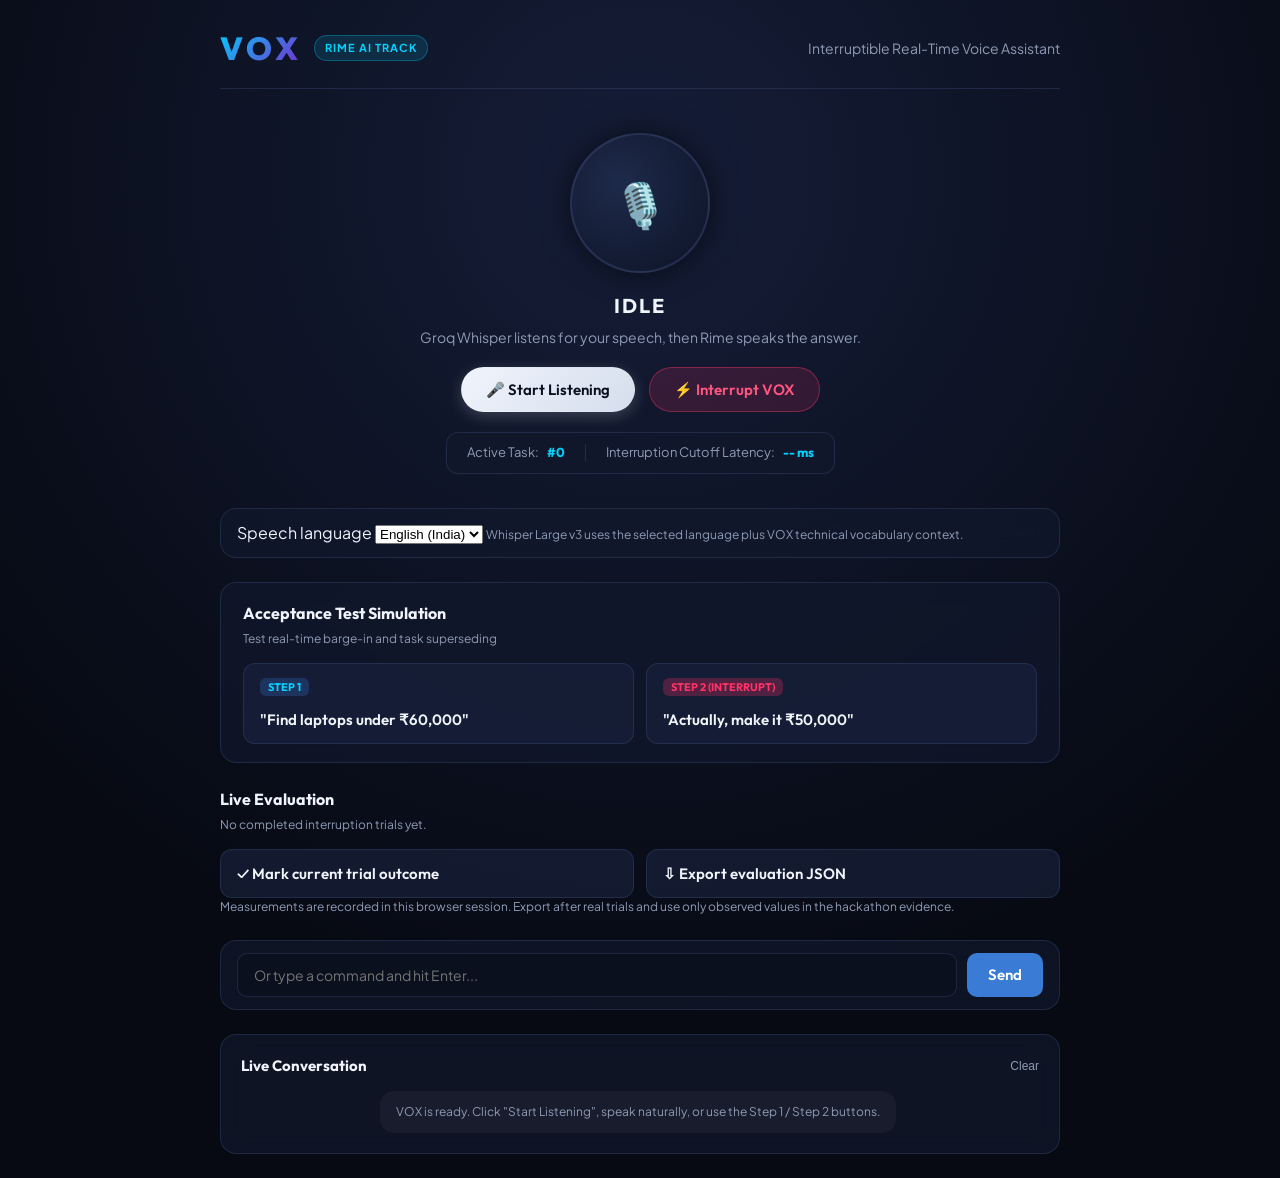
==== frontend/index.html @ 97bdb344 "Update voice UI for Groq Whisper transcription" ====
<!doctype html>
<html lang="en">
<head>
  <meta charset="utf-8">
  <meta name="viewport" content="width=device-width, initial-scale=1">
  <title>VOX — Interruptible Voice AI</title>
  <link rel="stylesheet" href="style.css">
  <link rel="preconnect" href="https://fonts.googleapis.com">
  <link rel="preconnect" href="https://fonts.gstatic.com" crossorigin>
  <link href="https://fonts.googleapis.com/css2?family=Outfit:wght@400;600;700;800&family=Plus+Jakarta+Sans:wght@400;500;600&display=swap" rel="stylesheet">
</head>
<body>
  <main class="app">
    <header>
      <div class="brand-group">
        <span class="brand">VOX</span>
        <span class="badge">Rime AI Track</span>
      </div>
      <div class="tagline">Interruptible Real-Time Voice Assistant</div>
    </header>

    <section class="hero">
      <div id="orb" class="orb idle">
        <span id="orb-icon">🎙️</span>
        <div class="orb-ring"></div>
      </div>
      <div id="state" class="state">IDLE</div>
      <p id="hint" class="hint">Groq Whisper listens for your speech, then Rime speaks the answer.</p>

      <div class="controls">
        <button id="mic" class="btn btn-primary">🎤 Start Listening</button>
        <button id="stop" class="btn btn-danger" hidden>⚡ Interrupt VOX</button>
      </div>

      <div class="metrics-card">
        <div class="metric">
          <span class="metric-label">Active Task:</span>
          <span id="task-metric" class="metric-val">#0</span>
        </div>
        <div class="metric-divider"></div>
        <div class="metric">
          <span class="metric-label">Interruption Cutoff Latency:</span>
          <span id="latency-metric" class="metric-val">-- ms</span>
        </div>
      </div>
    </section>

    <section class="input-panel voice-settings">
      <label for="speech-language">Speech language</label>
      <select id="speech-language" aria-label="Speech recognition language">
        <option value="en-IN" selected>English (India)</option>
        <option value="en-US">English (US)</option>
        <option value="hi-IN">Hindi (India)</option>
      </select>
      <span class="sim-subtitle">Whisper Large v3 uses the selected language plus VOX technical vocabulary context.</span>
    </section>

    <section class="sim-panel">
      <div class="sim-header">
        <h3>Acceptance Test Simulation</h3>
        <span class="sim-subtitle">Test real-time barge-in and task superseding</span>
      </div>
      <div class="sim-buttons">
        <button id="sim-btn-1" class="btn btn-sim">
          <span class="step-badge">Step 1</span>
          <span>"Find laptops under ₹60,000"</span>
        </button>
        <button id="sim-btn-2" class="btn btn-sim btn-sim-interrupt">
          <span class="step-badge step-interrupt">Step 2 (Interrupt)</span>
          <span>"Actually, make it ₹50,000"</span>
        </button>
      </div>
    </section>

    <section class="evaluation-panel">
      <div class="sim-header">
        <h3>Live Evaluation</h3>
        <span id="eval-summary" class="sim-subtitle">No completed interruption trials yet.</span>
      </div>
      <div class="sim-buttons">
        <button id="eval-btn" class="btn btn-sim">✓ Mark current trial outcome</button>
        <button id="export-eval-btn" class="btn btn-sim">⇩ Export evaluation JSON</button>
      </div>
      <p class="sim-subtitle">Measurements are recorded in this browser session. Export after real trials and use only observed values in the hackathon evidence.</p>
    </section>

    <section class="input-panel">
      <form id="text-form" class="input-form">
        <input id="text-input" type="text" placeholder="Or type a command and hit Enter..." autocomplete="off" />
        <button type="submit" class="btn btn-submit">Send</button>
      </form>
    </section>

    <section class="transcript-section">
      <div class="transcript-header">
        <h4>Live Conversation</h4>
        <button id="clear-btn" class="btn-clear">Clear</button>
      </div>
      <div id="transcript" class="transcript">
        <div class="msg system">
          VOX is ready. Click "Start Listening", speak naturally, or use the Step 1 / Step 2 buttons.
        </div>
      </div>
    </section>

    <div id="error" class="error" hidden></div>
  </main>

  <script src="script.js"></script>
</body>
</html>
---- frontend/style.css ----
:root {
  --bg: #070a13;
  --card-bg: rgba(18, 25, 45, 0.7);
  --border: rgba(65, 82, 125, 0.35);
  --border-focus: #5d7aff;
  --text-main: #f0f4fc;
  --text-muted: #8e9bb5;
  --accent-cyan: #00d2ff;
  --accent-blue: #3a7bd5;
  --accent-purple: #7928ca;
  --accent-green: #10b981;
  --accent-crimson: #ff3366;
  --accent-amber: #f59e0b;
  --font-heading: 'Outfit', -apple-system, BlinkMacSystemFont, sans-serif;
  --font-body: 'Plus Jakarta Sans', -apple-system, BlinkMacSystemFont, sans-serif;
}

* {
  box-sizing: border-box;
  margin: 0;
  padding: 0;
}

body {
  min-height: 100vh;
  background: radial-gradient(circle at 50% 15%, #151d38 0%, #070a13 70%);
  color: var(--text-main);
  font-family: var(--font-body);
  display: flex;
  justify-content: center;
  padding: 24px 16px;
  line-height: 1.5;
}

.app {
  width: min(840px, 100%);
  display: flex;
  flex-direction: column;
  gap: 24px;
}

/* Header */
header {
  display: flex;
  justify-content: space-between;
  align-items: center;
  padding-bottom: 16px;
  border-bottom: 1px solid var(--border);
}

.brand-group {
  display: flex;
  align-items: center;
  gap: 12px;
}

.brand {
  font-family: var(--font-heading);
  font-size: 32px;
  font-weight: 800;
  letter-spacing: 4px;
  background: linear-gradient(135deg, #00d2ff, #7928ca);
  -webkit-background-clip: text;
  -webkit-text-fill-color: transparent;
}

.badge {
  font-size: 11px;
  font-weight: 700;
  text-transform: uppercase;
  letter-spacing: 1px;
  padding: 4px 10px;
  border-radius: 999px;
  background: rgba(0, 210, 255, 0.12);
  color: var(--accent-cyan);
  border: 1px solid rgba(0, 210, 255, 0.3);
}

.tagline {
  font-size: 14px;
  color: var(--text-muted);
}

/* Hero & Voice Orb */
.hero {
  display: flex;
  flex-direction: column;
  align-items: center;
  text-align: center;
  padding: 20px 0 10px;
}

.orb {
  position: relative;
  width: 140px;
  height: 140px;
  border-radius: 50%;
  display: grid;
  place-items: center;
  background: radial-gradient(circle at 35% 35%, #1e2a4a, #0d1326);
  border: 2px solid rgba(100, 130, 200, 0.25);
  box-shadow: 0 0 30px rgba(0, 0, 0, 0.6);
  transition: all 0.3s cubic-bezier(0.4, 0, 0.2, 1);
}

.orb span {
  font-size: 44px;
  z-index: 2;
  transition: transform 0.2s;
}

.orb-ring {
  position: absolute;
  inset: -6px;
  border-radius: 50%;
  border: 2px dashed rgba(255, 255, 255, 0.1);
  opacity: 0;
  pointer-events: none;
  transition: opacity 0.3s;
}

/* Orb State Variations */
.orb.idle {
  border-color: rgba(65, 82, 125, 0.4);
}

.orb.listening {
  border-color: var(--accent-cyan);
  box-shadow: 0 0 45px rgba(0, 210, 255, 0.4), inset 0 0 20px rgba(0, 210, 255, 0.2);
  animation: pulse-cyan 1.6s infinite ease-in-out;
}

.orb.listening .orb-ring {
  opacity: 0.8;
  border-color: var(--accent-cyan);
  animation: spin 8s linear infinite;
}

.orb.thinking {
  border-color: var(--accent-purple);
  box-shadow: 0 0 45px rgba(121, 40, 202, 0.45);
  animation: pulse-purple 1.3s infinite ease-in-out;
}

.orb.speaking {
  border-color: var(--accent-green);
  box-shadow: 0 0 50px rgba(16, 185, 129, 0.45), inset 0 0 20px rgba(16, 185, 129, 0.25);
  animation: pulse-green 0.9s infinite ease-in-out;
}

.orb.interrupted {
  border-color: var(--accent-crimson) !important;
  box-shadow: 0 0 60px rgba(255, 51, 102, 0.7), inset 0 0 25px rgba(255, 51, 102, 0.4) !important;
  animation: flash-crimson 0.6s ease-out;
}

@keyframes pulse-cyan {
  0%, 100% { transform: scale(1); }
  50% { transform: scale(1.06); }
}

@keyframes pulse-purple {
  0%, 100% { transform: scale(1); }
  50% { transform: scale(1.05); }
}

@keyframes pulse-green {
  0%, 100% { transform: scale(1); }
  50% { transform: scale(1.08); }
}

@keyframes flash-crimson {
  0% { transform: scale(1.12); }
  100% { transform: scale(1); }
}

@keyframes spin {
  to { transform: rotate(360deg); }
}

.state {
  margin-top: 18px;
  font-family: var(--font-heading);
  font-size: 20px;
  font-weight: 700;
  letter-spacing: 2px;
  color: var(--text-main);
  transition: color 0.2s;
}

.hint {
  font-size: 14px;
  color: var(--text-muted);
  margin-top: 6px;
  min-height: 22px;
}

/* Controls */
.controls {
  display: flex;
  gap: 14px;
  margin-top: 18px;
}

.btn {
  font-family: var(--font-heading);
  font-weight: 600;
  font-size: 15px;
  padding: 12px 24px;
  border-radius: 999px;
  border: 1px solid transparent;
  cursor: pointer;
  display: inline-flex;
  align-items: center;
  gap: 8px;
  transition: all 0.2s ease;
  user-select: none;
}

.btn-primary {
  background: linear-gradient(135deg, #f0f4fc, #d5deed);
  color: #0b1020;
  box-shadow: 0 4px 15px rgba(240, 244, 252, 0.2);
}

.btn-primary:hover {
  transform: translateY(-2px);
  box-shadow: 0 6px 20px rgba(240, 244, 252, 0.3);
}

.btn-primary.active {
  background: linear-gradient(135deg, #00d2ff, #0088cc);
  color: #fff;
  border-color: rgba(255, 255, 255, 0.4);
}

.btn-danger {
  background: rgba(255, 51, 102, 0.15);
  color: #ff557f;
  border: 1px solid rgba(255, 51, 102, 0.4);
}

.btn-danger:hover {
  background: rgba(255, 51, 102, 0.3);
  transform: translateY(-2px);
}

/* Metrics Card */
.metrics-card {
  display: flex;
  align-items: center;
  gap: 20px;
  margin-top: 20px;
  padding: 10px 20px;
  background: var(--card-bg);
  backdrop-filter: blur(10px);
  border: 1px solid var(--border);
  border-radius: 12px;
  font-size: 13px;
}

.metric {
  display: flex;
  align-items: center;
  gap: 8px;
}

.metric-label {
  color: var(--text-muted);
}

.metric-val {
  font-family: var(--font-heading);
  font-weight: 700;
  color: var(--accent-cyan);
}

.metric-divider {
  width: 1px;
  height: 18px;
  background: var(--border);
}

/* Simulation Panel */
.sim-panel {
  background: var(--card-bg);
  backdrop-filter: blur(12px);
  border: 1px solid var(--border);
  border-radius: 16px;
  padding: 18px 22px;
}

.sim-header {
  margin-bottom: 14px;
}

.sim-header h3 {
  font-family: var(--font-heading);
  font-size: 16px;
  font-weight: 700;
}

.sim-subtitle {
  font-size: 12px;
  color: var(--text-muted);
}

.sim-buttons {
  display: grid;
  grid-template-columns: 1fr 1fr;
  gap: 12px;
}

@media (max-width: 600px) {
  .sim-buttons {
    grid-template-columns: 1fr;
  }
}

.btn-sim {
  flex-direction: column;
  align-items: flex-start;
  padding: 14px 16px;
  border-radius: 12px;
  background: rgba(27, 36, 64, 0.6);
  border: 1px solid var(--border);
  color: var(--text-main);
  text-align: left;
}

.btn-sim:hover {
  border-color: var(--accent-blue);
  background: rgba(35, 48, 85, 0.8);
  transform: translateY(-1px);
}

.btn-sim-interrupt:hover {
  border-color: var(--accent-crimson);
  background: rgba(60, 20, 35, 0.8);
}

.step-badge {
  font-size: 11px;
  font-weight: 700;
  text-transform: uppercase;
  padding: 2px 8px;
  border-radius: 6px;
  background: rgba(58, 123, 213, 0.25);
  color: var(--accent-cyan);
  margin-bottom: 6px;
}

.step-interrupt {
  background: rgba(255, 51, 102, 0.25);
  color: var(--accent-crimson);
}

/* Input Panel */
.input-panel {
  background: var(--card-bg);
  backdrop-filter: blur(12px);
  border: 1px solid var(--border);
  border-radius: 16px;
  padding: 12px 16px;
}

.input-form {
  display: flex;
  gap: 10px;
}

.input-form input {
  flex: 1;
  background: rgba(10, 15, 28, 0.6);
  border: 1px solid var(--border);
  border-radius: 10px;
  padding: 12px 16px;
  color: var(--text-main);
  font-family: var(--font-body);
  font-size: 14px;
  outline: none;
  transition: border-color 0.2s;
}

.input-form input:focus {
  border-color: var(--border-focus);
}

.btn-submit {
  background: var(--accent-blue);
  color: #fff;
  border-radius: 10px;
  padding: 0 20px;
}

.btn-submit:hover {
  background: #4b8df0;
}

/* Transcript */
.transcript-section {
  background: var(--card-bg);
  backdrop-filter: blur(12px);
  border: 1px solid var(--border);
  border-radius: 16px;
  padding: 20px;
  display: flex;
  flex-direction: column;
  gap: 14px;
}

.transcript-header {
  display: flex;
  justify-content: space-between;
  align-items: center;
}

.transcript-header h4 {
  font-family: var(--font-heading);
  font-size: 15px;
  font-weight: 700;
}

.btn-clear {
  background: transparent;
  border: 0;
  color: var(--text-muted);
  font-size: 12px;
  cursor: pointer;
}

.btn-clear:hover {
  color: var(--text-main);
}

.transcript {
  display: flex;
  flex-direction: column;
  gap: 12px;
  max-height: 320px;
  overflow-y: auto;
  padding-right: 4px;
}

.msg {
  display: flex;
  flex-direction: column;
  gap: 4px;
  padding: 12px 16px;
  border-radius: 14px;
  font-size: 14px;
  line-height: 1.5;
  animation: fadeIn 0.25s ease;
}

@keyframes fadeIn {
  from { opacity: 0; transform: translateY(6px); }
  to { opacity: 1; transform: translateY(0); }
}

.msg-header {
  display: flex;
  justify-content: space-between;
  font-size: 11px;
  font-weight: 700;
  opacity: 0.75;
  margin-bottom: 2px;
}

.msg.user {
  align-self: flex-end;
  background: linear-gradient(135deg, #1f315a, #1a2745);
  border: 1px solid rgba(75, 110, 180, 0.35);
  max-width: 82%;
}

.msg.vox {
  align-self: flex-start;
  background: linear-gradient(135deg, #131d36, #0e1526);
  border: 1px solid rgba(60, 80, 125, 0.35);
  max-width: 82%;
}

.msg.interrupted-tag {
  border-color: rgba(255, 51, 102, 0.4);
  background: rgba(45, 15, 25, 0.6);
}

.msg.system {
  align-self: center;
  background: rgba(255, 255, 255, 0.04);
  color: var(--text-muted);
  font-size: 12px;
  text-align: center;
  max-width: 90%;
}

.error {
  padding: 12px 16px;
  border-radius: 12px;
  background: rgba(255, 51, 102, 0.15);
  border: 1px solid rgba(255, 51, 102, 0.35);
  color: #ff99b0;
  font-size: 13px;
}
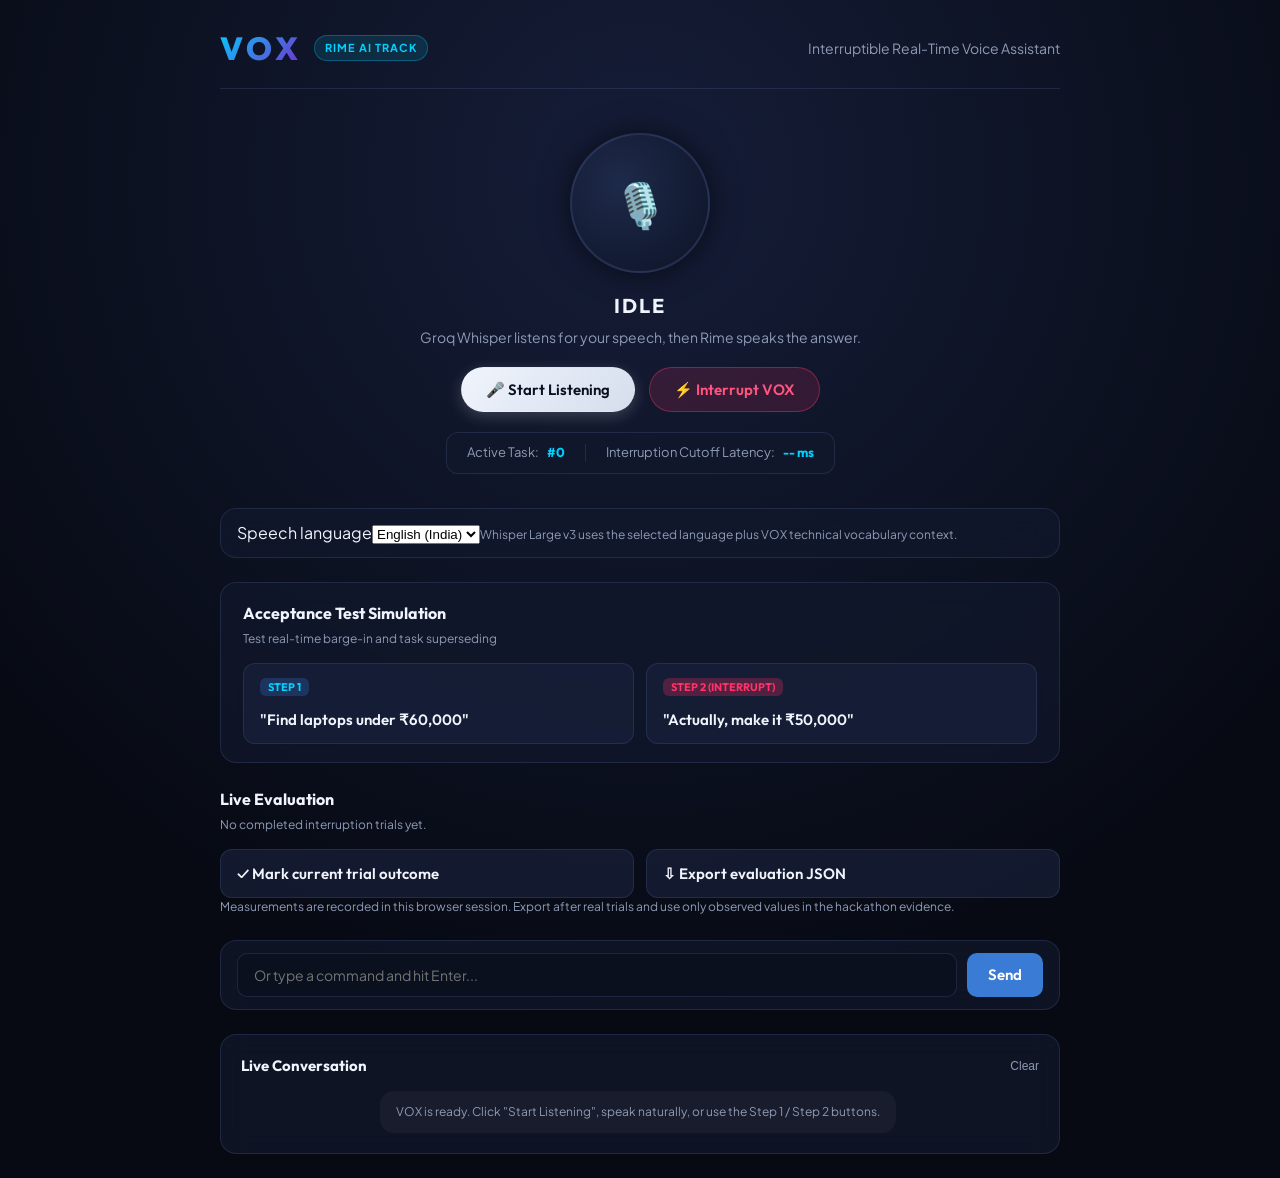
==== commit 3cbf21de: "Load microphone diagnostics helper" ====
--- a/frontend/index.html
+++ b/frontend/index.html
@@ -12,100 +12,24 @@
 <body>
   <main class="app">
     <header>
-      <div class="brand-group">
-        <span class="brand">VOX</span>
-        <span class="badge">Rime AI Track</span>
-      </div>
+      <div class="brand-group"><span class="brand">VOX</span><span class="badge">Rime AI Track</span></div>
       <div class="tagline">Interruptible Real-Time Voice Assistant</div>
     </header>
-
     <section class="hero">
-      <div id="orb" class="orb idle">
-        <span id="orb-icon">🎙️</span>
-        <div class="orb-ring"></div>
-      </div>
+      <div id="orb" class="orb idle"><span id="orb-icon">🎙️</span><div class="orb-ring"></div></div>
       <div id="state" class="state">IDLE</div>
       <p id="hint" class="hint">Groq Whisper listens for your speech, then Rime speaks the answer.</p>
-
-      <div class="controls">
-        <button id="mic" class="btn btn-primary">🎤 Start Listening</button>
-        <button id="stop" class="btn btn-danger" hidden>⚡ Interrupt VOX</button>
-      </div>
-
-      <div class="metrics-card">
-        <div class="metric">
-          <span class="metric-label">Active Task:</span>
-          <span id="task-metric" class="metric-val">#0</span>
-        </div>
-        <div class="metric-divider"></div>
-        <div class="metric">
-          <span class="metric-label">Interruption Cutoff Latency:</span>
-          <span id="latency-metric" class="metric-val">-- ms</span>
-        </div>
-      </div>
+      <div class="controls"><button id="mic" class="btn btn-primary">🎤 Start Listening</button><button id="stop" class="btn btn-danger" hidden>⚡ Interrupt VOX</button></div>
+      <div class="metrics-card"><div class="metric"><span class="metric-label">Active Task:</span><span id="task-metric" class="metric-val">#0</span></div><div class="metric-divider"></div><div class="metric"><span class="metric-label">Interruption Cutoff Latency:</span><span id="latency-metric" class="metric-val">-- ms</span></div></div>
     </section>
-
-    <section class="input-panel voice-settings">
-      <label for="speech-language">Speech language</label>
-      <select id="speech-language" aria-label="Speech recognition language">
-        <option value="en-IN" selected>English (India)</option>
-        <option value="en-US">English (US)</option>
-        <option value="hi-IN">Hindi (India)</option>
-      </select>
-      <span class="sim-subtitle">Whisper Large v3 uses the selected language plus VOX technical vocabulary context.</span>
-    </section>
-
-    <section class="sim-panel">
-      <div class="sim-header">
-        <h3>Acceptance Test Simulation</h3>
-        <span class="sim-subtitle">Test real-time barge-in and task superseding</span>
-      </div>
-      <div class="sim-buttons">
-        <button id="sim-btn-1" class="btn btn-sim">
-          <span class="step-badge">Step 1</span>
-          <span>"Find laptops under ₹60,000"</span>
-        </button>
-        <button id="sim-btn-2" class="btn btn-sim btn-sim-interrupt">
-          <span class="step-badge step-interrupt">Step 2 (Interrupt)</span>
-          <span>"Actually, make it ₹50,000"</span>
-        </button>
-      </div>
-    </section>
-
-    <section class="evaluation-panel">
-      <div class="sim-header">
-        <h3>Live Evaluation</h3>
-        <span id="eval-summary" class="sim-subtitle">No completed interruption trials yet.</span>
-      </div>
-      <div class="sim-buttons">
-        <button id="eval-btn" class="btn btn-sim">✓ Mark current trial outcome</button>
-        <button id="export-eval-btn" class="btn btn-sim">⇩ Export evaluation JSON</button>
-      </div>
-      <p class="sim-subtitle">Measurements are recorded in this browser session. Export after real trials and use only observed values in the hackathon evidence.</p>
-    </section>
-
-    <section class="input-panel">
-      <form id="text-form" class="input-form">
-        <input id="text-input" type="text" placeholder="Or type a command and hit Enter..." autocomplete="off" />
-        <button type="submit" class="btn btn-submit">Send</button>
-      </form>
-    </section>
-
-    <section class="transcript-section">
-      <div class="transcript-header">
-        <h4>Live Conversation</h4>
-        <button id="clear-btn" class="btn-clear">Clear</button>
-      </div>
-      <div id="transcript" class="transcript">
-        <div class="msg system">
-          VOX is ready. Click "Start Listening", speak naturally, or use the Step 1 / Step 2 buttons.
-        </div>
-      </div>
-    </section>
-
+    <section class="input-panel voice-settings"><label for="speech-language">Speech language</label><select id="speech-language" aria-label="Speech recognition language"><option value="en-IN" selected>English (India)</option><option value="en-US">English (US)</option><option value="hi-IN">Hindi (India)</option></select><span class="sim-subtitle">Whisper Large v3 uses the selected language plus VOX technical vocabulary context.</span></section>
+    <section class="sim-panel"><div class="sim-header"><h3>Acceptance Test Simulation</h3><span class="sim-subtitle">Test real-time barge-in and task superseding</span></div><div class="sim-buttons"><button id="sim-btn-1" class="btn btn-sim"><span class="step-badge">Step 1</span><span>"Find laptops under ₹60,000"</span></button><button id="sim-btn-2" class="btn btn-sim btn-sim-interrupt"><span class="step-badge step-interrupt">Step 2 (Interrupt)</span><span>"Actually, make it ₹50,000"</span></button></div></section>
+    <section class="evaluation-panel"><div class="sim-header"><h3>Live Evaluation</h3><span id="eval-summary" class="sim-subtitle">No completed interruption trials yet.</span></div><div class="sim-buttons"><button id="eval-btn" class="btn btn-sim">✓ Mark current trial outcome</button><button id="export-eval-btn" class="btn btn-sim">⇩ Export evaluation JSON</button></div><p class="sim-subtitle">Measurements are recorded in this browser session. Export after real trials and use only observed values in the hackathon evidence.</p></section>
+    <section class="input-panel"><form id="text-form" class="input-form"><input id="text-input" type="text" placeholder="Or type a command and hit Enter..." autocomplete="off" /><button type="submit" class="btn btn-submit">Send</button></form></section>
+    <section class="transcript-section"><div class="transcript-header"><h4>Live Conversation</h4><button id="clear-btn" class="btn-clear">Clear</button></div><div id="transcript" class="transcript"><div class="msg system">VOX is ready. Click "Start Listening", speak naturally, or use the Step 1 / Step 2 buttons.</div></div></section>
     <div id="error" class="error" hidden></div>
   </main>
-
   <script src="script.js"></script>
+  <script src="mic-diagnostics.js"></script>
 </body>
 </html>
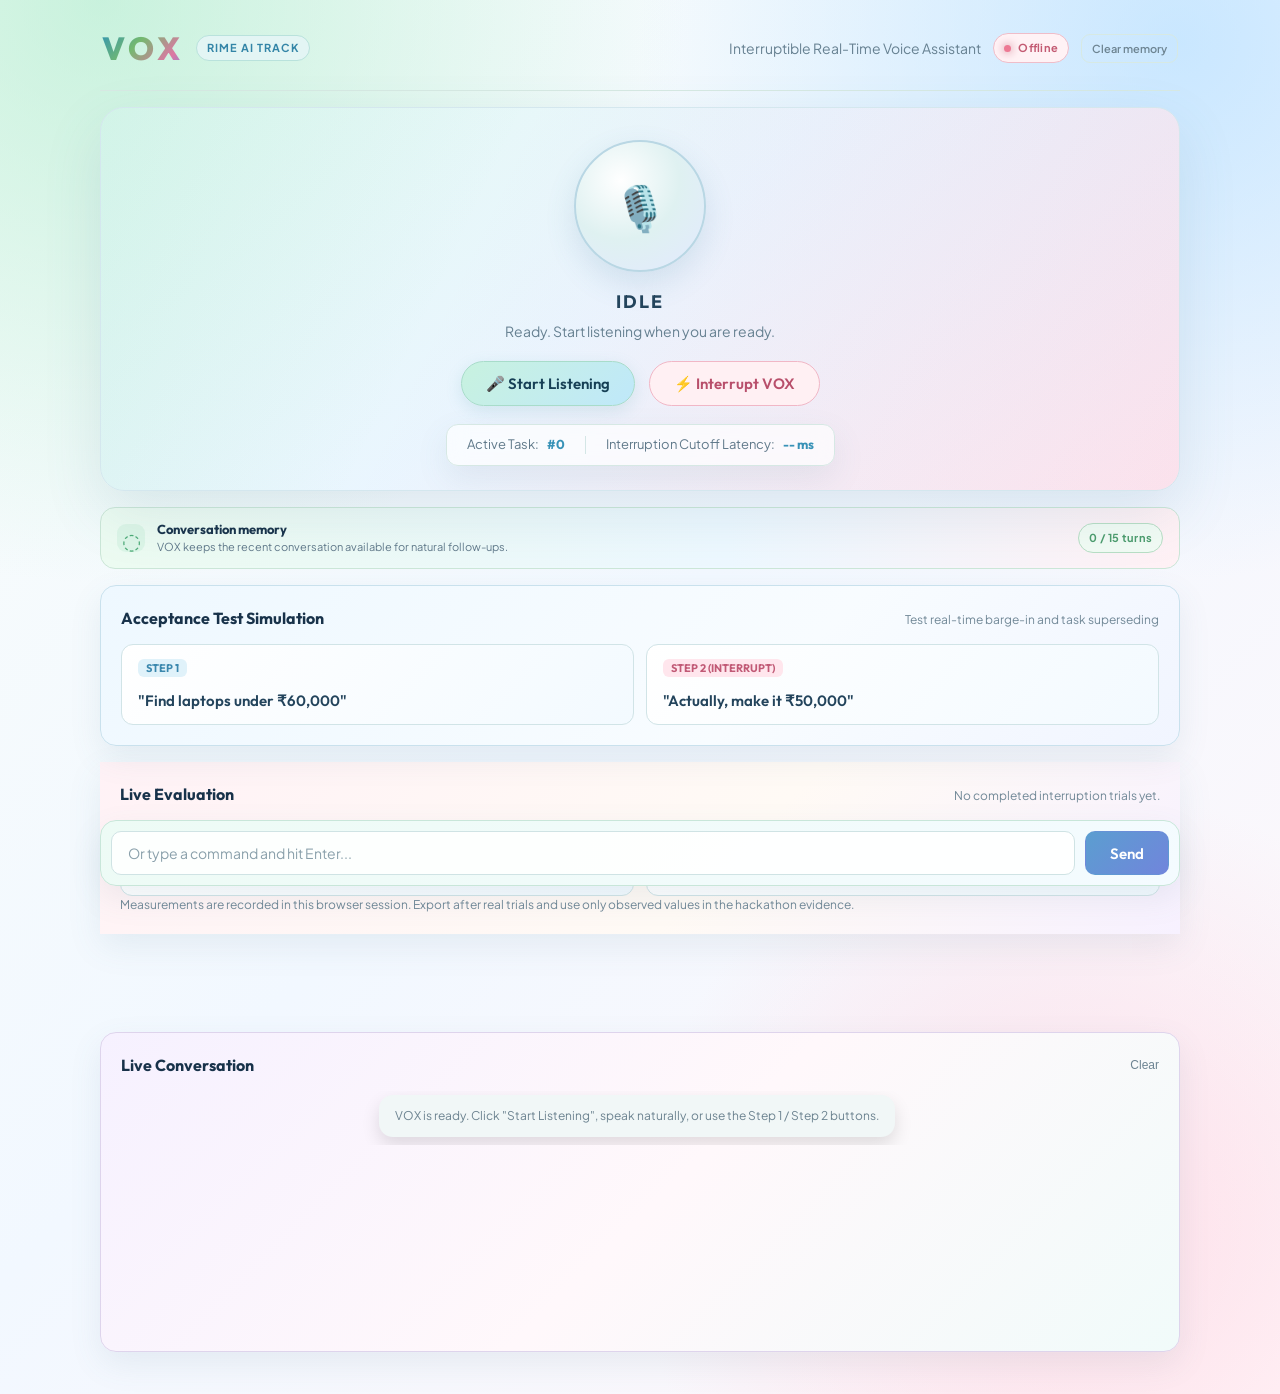
==== commit 0b999617: "Improve VOX UX memory and interruption handling" ====
--- a/frontend/index.html
+++ b/frontend/index.html
@@ -13,16 +13,16 @@
   <main class="app">
     <header>
       <div class="brand-group"><span class="brand">VOX</span><span class="badge">Rime AI Track</span></div>
-      <div class="tagline">Interruptible Real-Time Voice Assistant</div>
+      <div class="header-actions"><div class="tagline">Interruptible Real-Time Voice Assistant</div><span id="connection-status" class="status-pill checking"><span class="status-dot"></span><span id="connection-label">Connecting</span></span><button id="clear-memory-btn" class="header-action" type="button" title="Clear remembered conversation">Clear memory</button></div>
     </header>
     <section class="hero">
       <div id="orb" class="orb idle"><span id="orb-icon">🎙️</span><div class="orb-ring"></div></div>
       <div id="state" class="state">IDLE</div>
-      <p id="hint" class="hint">Groq Whisper listens for your speech, then Rime speaks the answer.</p>
+      <p id="hint" class="hint">Chrome speech recognition listens for your speech; VOX cleans up common technical-term variants before sending.</p>
       <div class="controls"><button id="mic" class="btn btn-primary">🎤 Start Listening</button><button id="stop" class="btn btn-danger" hidden>⚡ Interrupt VOX</button></div>
       <div class="metrics-card"><div class="metric"><span class="metric-label">Active Task:</span><span id="task-metric" class="metric-val">#0</span></div><div class="metric-divider"></div><div class="metric"><span class="metric-label">Interruption Cutoff Latency:</span><span id="latency-metric" class="metric-val">-- ms</span></div></div>
     </section>
-    <section class="input-panel voice-settings"><label for="speech-language">Speech language</label><select id="speech-language" aria-label="Speech recognition language"><option value="en-IN" selected>English (India)</option><option value="en-US">English (US)</option><option value="hi-IN">Hindi (India)</option></select><span class="sim-subtitle">Whisper Large v3 uses the selected language plus VOX technical vocabulary context.</span></section>
+    <section class="memory-strip" aria-live="polite"><div class="memory-icon">◌</div><div class="memory-copy"><strong>Conversation memory</strong><span>VOX keeps the recent conversation available for natural follow-ups.</span></div><span id="memory-status" class="memory-count">0 / 15 turns</span></section>
     <section class="sim-panel"><div class="sim-header"><h3>Acceptance Test Simulation</h3><span class="sim-subtitle">Test real-time barge-in and task superseding</span></div><div class="sim-buttons"><button id="sim-btn-1" class="btn btn-sim"><span class="step-badge">Step 1</span><span>"Find laptops under ₹60,000"</span></button><button id="sim-btn-2" class="btn btn-sim btn-sim-interrupt"><span class="step-badge step-interrupt">Step 2 (Interrupt)</span><span>"Actually, make it ₹50,000"</span></button></div></section>
     <section class="evaluation-panel"><div class="sim-header"><h3>Live Evaluation</h3><span id="eval-summary" class="sim-subtitle">No completed interruption trials yet.</span></div><div class="sim-buttons"><button id="eval-btn" class="btn btn-sim">✓ Mark current trial outcome</button><button id="export-eval-btn" class="btn btn-sim">⇩ Export evaluation JSON</button></div><p class="sim-subtitle">Measurements are recorded in this browser session. Export after real trials and use only observed values in the hackathon evidence.</p></section>
     <section class="input-panel"><form id="text-form" class="input-form"><input id="text-input" type="text" placeholder="Or type a command and hit Enter..." autocomplete="off" /><button type="submit" class="btn btn-submit">Send</button></form></section>
@@ -30,6 +30,5 @@
     <div id="error" class="error" hidden></div>
   </main>
   <script src="script.js"></script>
-  <script src="mic-diagnostics.js"></script>
 </body>
 </html>
--- a/frontend/style.css
+++ b/frontend/style.css
@@ -502,4 +502,319 @@
   border: 1px solid rgba(255, 51, 102, 0.35);
   color: #ff99b0;
   font-size: 13px;
-}+}
+
+/* VOX experience refresh */
+:root {
+  --bg-deep: #050711;
+  --surface: rgba(17, 24, 44, 0.78);
+  --surface-strong: rgba(24, 34, 61, 0.9);
+  --line-soft: rgba(130, 153, 208, 0.2);
+  --accent-lime: #c7ff5e;
+}
+
+body {
+  background:
+    radial-gradient(circle at 12% 0%, rgba(0, 210, 255, 0.12), transparent 34%),
+    radial-gradient(circle at 88% 14%, rgba(121, 40, 202, 0.14), transparent 30%),
+    linear-gradient(145deg, var(--bg-deep), #0b1020 52%, #070a13);
+  padding: 20px 18px 42px;
+}
+
+.app {
+  width: min(1080px, 100%);
+  gap: 16px;
+}
+
+header {
+  padding: 4px 2px 18px;
+  border-bottom-color: var(--line-soft);
+}
+
+.header-actions {
+  display: flex;
+  align-items: center;
+  justify-content: flex-end;
+  gap: 12px;
+  flex-wrap: wrap;
+}
+
+.status-pill,
+.memory-count {
+  display: inline-flex;
+  align-items: center;
+  gap: 7px;
+  border: 1px solid var(--line-soft);
+  border-radius: 999px;
+  padding: 6px 10px;
+  color: var(--text-muted);
+  background: rgba(8, 13, 28, 0.55);
+  font-size: 11px;
+  font-weight: 700;
+  letter-spacing: .02em;
+  white-space: nowrap;
+}
+
+.status-pill.online { color: #8cf0c4; border-color: rgba(16, 185, 129, .35); }
+.status-pill.offline { color: #ff9ab2; border-color: rgba(255, 51, 102, .35); }
+.status-dot {
+  width: 7px;
+  height: 7px;
+  border-radius: 50%;
+  background: var(--accent-amber);
+  box-shadow: 0 0 10px currentColor;
+}
+.status-pill.online .status-dot { background: var(--accent-green); }
+.status-pill.offline .status-dot { background: var(--accent-crimson); }
+
+.header-action {
+  border: 1px solid var(--line-soft);
+  border-radius: 9px;
+  padding: 7px 10px;
+  color: var(--text-muted);
+  background: transparent;
+  cursor: pointer;
+  font: 600 11px var(--font-body);
+  transition: color .18s ease, border-color .18s ease, background .18s ease;
+}
+.header-action:hover { color: var(--text-main); border-color: var(--accent-cyan); background: rgba(0, 210, 255, .08); }
+
+.hero {
+  position: relative;
+  overflow: hidden;
+  padding: 32px 24px 24px;
+  border: 1px solid var(--line-soft);
+  border-radius: 24px;
+  background: linear-gradient(145deg, rgba(16, 25, 50, .74), rgba(8, 12, 26, .62));
+  box-shadow: 0 22px 70px rgba(0, 0, 0, .24);
+}
+.hero::before {
+  content: '';
+  position: absolute;
+  inset: 0;
+  pointer-events: none;
+  background: linear-gradient(115deg, rgba(0, 210, 255, .05), transparent 32%, rgba(121, 40, 202, .06));
+}
+.hero > * { position: relative; }
+
+.orb { width: 132px; height: 132px; }
+.state { margin-top: 16px; font-size: 18px; }
+.hint { max-width: 580px; }
+.metrics-card { margin-top: 18px; background: rgba(5, 8, 20, .42); }
+
+.memory-strip {
+  display: flex;
+  align-items: center;
+  gap: 12px;
+  padding: 13px 16px;
+  border: 1px solid rgba(199, 255, 94, .2);
+  border-radius: 15px;
+  background: linear-gradient(90deg, rgba(199, 255, 94, .08), rgba(0, 210, 255, .05));
+}
+.memory-icon {
+  display: grid;
+  place-items: center;
+  width: 28px;
+  height: 28px;
+  border-radius: 9px;
+  color: var(--accent-lime);
+  background: rgba(199, 255, 94, .1);
+  font-size: 22px;
+}
+.memory-copy { display: flex; flex: 1; flex-direction: column; gap: 2px; min-width: 0; }
+.memory-copy strong { color: var(--text-main); font: 700 13px var(--font-heading); }
+.memory-copy span { color: var(--text-muted); font-size: 11px; }
+.memory-count { color: var(--accent-lime); border-color: rgba(199, 255, 94, .25); }
+
+.voice-settings,
+.sim-panel,
+.evaluation-panel,
+.input-panel,
+.transcript-section {
+  border-color: var(--line-soft);
+  background: linear-gradient(145deg, rgba(18, 26, 49, .78), rgba(10, 15, 30, .78));
+  box-shadow: 0 12px 32px rgba(0, 0, 0, .12);
+}
+
+.voice-settings { display: flex; align-items: center; gap: 12px; flex-wrap: wrap; }
+.voice-settings label { color: var(--text-main); font: 700 12px var(--font-heading); }
+.voice-settings select { min-width: 148px; }
+
+.sim-panel, .evaluation-panel { padding: 20px; }
+.sim-header { display: flex; align-items: baseline; justify-content: space-between; gap: 14px; }
+.btn-sim { min-height: 76px; }
+
+.input-panel { position: sticky; bottom: 14px; z-index: 4; padding: 10px; box-shadow: 0 12px 36px rgba(0, 0, 0, .34); }
+.input-form input { background: rgba(5, 9, 20, .76); }
+.input-form input::placeholder { color: #71809e; }
+.btn-submit { min-width: 84px; justify-content: center; }
+
+.transcript-section { min-height: 320px; padding: 20px; }
+.transcript-header h4 { font-size: 16px; }
+.transcript { max-height: 410px; padding: 4px 6px 8px 0; }
+.msg { box-shadow: 0 8px 18px rgba(0, 0, 0, .12); }
+.msg.user { border-color: rgba(0, 210, 255, .26); }
+.msg.vox { border-color: rgba(199, 255, 94, .2); }
+
+button:focus-visible, input:focus-visible, select:focus-visible {
+  outline: 2px solid var(--accent-lime);
+  outline-offset: 3px;
+}
+
+@media (max-width: 680px) {
+  body { padding: 12px 10px 28px; }
+  header { align-items: flex-start; gap: 14px; }
+  .header-actions { justify-content: flex-start; }
+  .tagline { display: none; }
+  .hero { padding: 24px 14px 20px; border-radius: 19px; }
+  .controls { width: 100%; flex-direction: column; max-width: 270px; }
+  .controls .btn { justify-content: center; }
+  .metrics-card { width: 100%; justify-content: center; gap: 10px; padding: 10px; }
+  .metric { flex-direction: column; gap: 0; text-align: center; }
+  .memory-strip { align-items: flex-start; }
+  .memory-count { margin-left: auto; }
+  .sim-header { align-items: flex-start; flex-direction: column; gap: 4px; }
+  .input-form { gap: 7px; }
+  .input-form input { min-width: 0; }
+}
+
+@media (prefers-reduced-motion: reduce) {
+  *, *::before, *::after { animation-duration: .01ms !important; animation-iteration-count: 1 !important; scroll-behavior: auto !important; transition-duration: .01ms !important; }
+}
+
+/* Bright multi-color theme */
+:root {
+  --bg: #f7fbf9;
+  --card-bg: rgba(255, 255, 255, 0.84);
+  --border: #d7e9e3;
+  --border-focus: #59a9d8;
+  --text-main: #18324a;
+  --text-muted: #60798a;
+  --accent-cyan: #42a9cf;
+  --accent-blue: #6886e8;
+  --accent-purple: #b17adf;
+  --accent-green: #48b98a;
+  --accent-crimson: #ed7893;
+  --accent-amber: #dba64d;
+  --bg-deep: #f1f9f6;
+  --surface: rgba(255, 255, 255, 0.82);
+  --surface-strong: rgba(255, 255, 255, 0.96);
+  --line-soft: #d7e9e3;
+  --accent-lime: #79bd72;
+}
+
+body {
+  color: var(--text-main);
+  background:
+    radial-gradient(circle at 8% 0%, rgba(171, 235, 202, .62), transparent 32%),
+    radial-gradient(circle at 92% 3%, rgba(180, 222, 255, .66), transparent 30%),
+    radial-gradient(circle at 84% 88%, rgba(255, 194, 211, .46), transparent 27%),
+    linear-gradient(135deg, #f9fdfb 0%, #f2f8ff 48%, #fff7fa 100%);
+}
+
+.brand {
+  background: linear-gradient(135deg, #278fbd, #74b96f 42%, #dd78a3 78%, #7786dc);
+  -webkit-background-clip: text;
+  -webkit-text-fill-color: transparent;
+}
+.badge {
+  color: #3385a7;
+  background: #e3f5f4;
+  border-color: #b9e2dc;
+}
+.tagline { color: #668091; }
+
+.hero {
+  border-color: #d4e7ee;
+  background:
+    linear-gradient(140deg, rgba(227, 250, 241, .88), rgba(233, 245, 255, .9) 48%, rgba(255, 238, 245, .88));
+  box-shadow: 0 22px 58px rgba(77, 125, 151, .14);
+}
+.hero::before { background: linear-gradient(115deg, rgba(101, 205, 176, .12), transparent 34%, rgba(238, 130, 165, .12)); }
+.orb {
+  background: radial-gradient(circle at 35% 30%, #ffffff, #dff1f1 48%, #e3e9ff);
+  border-color: #b9d7e4;
+  box-shadow: 0 12px 30px rgba(72, 132, 162, .16);
+}
+.orb.idle { border-color: #b9d7e4; }
+.orb.listening { border-color: #4fbfa1; box-shadow: 0 0 45px rgba(75, 191, 161, .34), inset 0 0 20px rgba(75, 191, 161, .16); }
+.orb.thinking { border-color: #a979df; box-shadow: 0 0 45px rgba(169, 121, 223, .3); }
+.orb.speaking { border-color: #5aaeda; box-shadow: 0 0 50px rgba(90, 174, 218, .34), inset 0 0 20px rgba(90, 174, 218, .16); }
+.orb.interrupted { border-color: #ed7893 !important; box-shadow: 0 0 60px rgba(237, 120, 147, .46), inset 0 0 25px rgba(237, 120, 147, .22) !important; }
+.state { color: #23445c; }
+.hint { color: #668091; }
+
+.btn-primary {
+  color: #174056;
+  background: linear-gradient(135deg, #c8f2df, #bfe8fa);
+  border-color: #a8dcca;
+  box-shadow: 0 5px 16px rgba(89, 166, 177, .18);
+}
+.btn-primary:hover { box-shadow: 0 7px 22px rgba(89, 166, 177, .26); }
+.btn-primary.active { color: #164056; background: linear-gradient(135deg, #9fe3c8, #a9d8f5); border-color: #8cc7d5; }
+.btn-danger { color: #b84f6b; background: #fff0f3; border-color: #f1b7c6; }
+.btn-danger:hover { background: #ffe2e9; }
+
+.metrics-card,
+.voice-settings,
+.sim-panel,
+.evaluation-panel,
+.input-panel,
+.transcript-section {
+  border-color: #d6e8e4;
+  background: linear-gradient(145deg, rgba(255, 255, 255, .9), rgba(242, 250, 255, .84));
+  box-shadow: 0 12px 32px rgba(79, 119, 142, .1);
+}
+.metrics-card { color: #557184; background: rgba(255, 255, 255, .68); }
+.metric-val { color: #3892b7; }
+.metric-divider { background: #d4e6e6; }
+
+.memory-strip { border-color: #cbe6d7; background: linear-gradient(90deg, #ecfbf1, #edf8ff 58%, #fff1f5); }
+.memory-icon { color: #4caa76; background: #dcf5e7; }
+.memory-count { color: #4c9c6d; border-color: #b8dec5; background: #f1fbf4; }
+
+.sim-subtitle { color: #718897; }
+.btn-sim { color: #23445c; background: linear-gradient(135deg, #ffffff, #f3faff); border-color: #d1e4e7; }
+.btn-sim:hover { border-color: #78b8d4; background: #f0fbff; }
+.btn-sim-interrupt:hover { border-color: #ee9bb0; background: #fff3f6; }
+.step-badge { color: #3b88ae; background: #e0f2fa; }
+.step-interrupt { color: #c15a76; background: #ffe6ed; }
+
+.input-form input { color: #18324a; background: rgba(255, 255, 255, .9); border-color: #cfe3e4; }
+.input-form input::placeholder { color: #8aa0ab; }
+.input-form input:focus { border-color: #64acd0; box-shadow: 0 0 0 3px rgba(100, 172, 208, .14); }
+.btn-submit { color: #fff; background: linear-gradient(135deg, #5b9ed0, #7185dc); }
+.btn-submit:hover { background: linear-gradient(135deg, #4d91c5, #6577d1); }
+
+.transcript-section { background: linear-gradient(145deg, rgba(255,255,255,.94), rgba(248,252,255,.9)); }
+.msg.user { color: #21455d; background: linear-gradient(135deg, #e1f5f6, #e8f0ff); border-color: #bcdde4; }
+.msg.vox { color: #264755; background: linear-gradient(135deg, #effbef, #fff4f7); border-color: #cce6d8; }
+.msg.system { color: #6c8390; background: #f1f7f7; }
+.btn-clear, .header-action { color: #6d8492; }
+.btn-clear:hover, .header-action:hover { color: #2a617b; border-color: #8cc6d8; background: #effaff; }
+.status-pill { color: #6c8390; background: rgba(255,255,255,.74); border-color: #d0e2e4; }
+.status-pill.online { color: #38865e; border-color: #b7dfc5; background: #effbf2; }
+.status-pill.offline { color: #c35b73; border-color: #efbdc9; background: #fff2f5; }
+.status-pill.online .status-dot { background: #48b98a; }
+.status-pill.offline .status-dot { background: #ed7893; }
+.error { color: #b64d69; background: #fff0f3; border-color: #efb2c2; }
+
+button:focus-visible, input:focus-visible, select:focus-visible { outline-color: #79bd72; }
+
+/* Color-coded workspace panels */
+.sim-panel {
+  background: linear-gradient(135deg, #eef8ff 0%, #f8fcff 62%, #f1f5ff 100%);
+  border-color: #c9e1ed;
+}
+.evaluation-panel {
+  background: linear-gradient(135deg, #fff2f6 0%, #fffaf5 58%, #f7f1ff 100%);
+  border-color: #efd4df;
+}
+.input-panel {
+  background: linear-gradient(135deg, #edfbf5 0%, #f4fbff 100%);
+  border-color: #c8e6d9;
+}
+.transcript-section {
+  background: linear-gradient(135deg, #f6f1ff 0%, #fff8fb 52%, #f1fbfa 100%);
+  border-color: #ded4ec;
+}
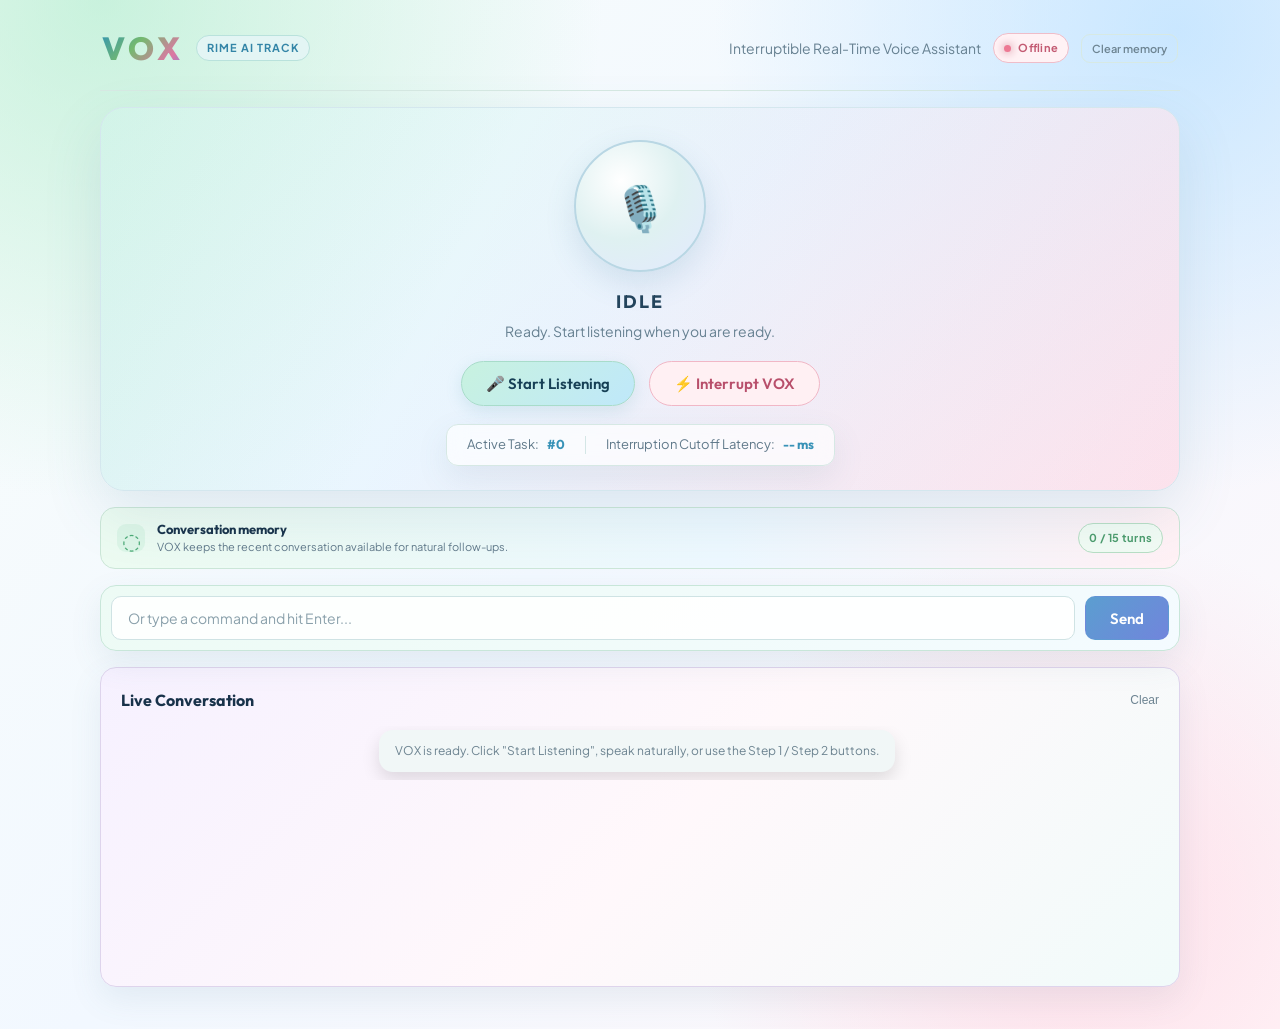
==== commit 49507795: "Verify Rime setup and hide evaluation UI" ====
--- a/frontend/index.html
+++ b/frontend/index.html
@@ -18,13 +18,15 @@
     <section class="hero">
       <div id="orb" class="orb idle"><span id="orb-icon">🎙️</span><div class="orb-ring"></div></div>
       <div id="state" class="state">IDLE</div>
-      <p id="hint" class="hint">Chrome speech recognition listens for your speech; VOX cleans up common technical-term variants before sending.</p>
+      <p id="hint" class="hint">VOX keeps the microphone ready while speaking so you can interrupt mid-sentence.</p>
       <div class="controls"><button id="mic" class="btn btn-primary">🎤 Start Listening</button><button id="stop" class="btn btn-danger" hidden>⚡ Interrupt VOX</button></div>
       <div class="metrics-card"><div class="metric"><span class="metric-label">Active Task:</span><span id="task-metric" class="metric-val">#0</span></div><div class="metric-divider"></div><div class="metric"><span class="metric-label">Interruption Cutoff Latency:</span><span id="latency-metric" class="metric-val">-- ms</span></div></div>
     </section>
     <section class="memory-strip" aria-live="polite"><div class="memory-icon">◌</div><div class="memory-copy"><strong>Conversation memory</strong><span>VOX keeps the recent conversation available for natural follow-ups.</span></div><span id="memory-status" class="memory-count">0 / 15 turns</span></section>
+    <!-- Optional acceptance/evaluation UI. Uncomment this preserved block to restore the test controls later.
     <section class="sim-panel"><div class="sim-header"><h3>Acceptance Test Simulation</h3><span class="sim-subtitle">Test real-time barge-in and task superseding</span></div><div class="sim-buttons"><button id="sim-btn-1" class="btn btn-sim"><span class="step-badge">Step 1</span><span>"Find laptops under ₹60,000"</span></button><button id="sim-btn-2" class="btn btn-sim btn-sim-interrupt"><span class="step-badge step-interrupt">Step 2 (Interrupt)</span><span>"Actually, make it ₹50,000"</span></button></div></section>
     <section class="evaluation-panel"><div class="sim-header"><h3>Live Evaluation</h3><span id="eval-summary" class="sim-subtitle">No completed interruption trials yet.</span></div><div class="sim-buttons"><button id="eval-btn" class="btn btn-sim">✓ Mark current trial outcome</button><button id="export-eval-btn" class="btn btn-sim">⇩ Export evaluation JSON</button></div><p class="sim-subtitle">Measurements are recorded in this browser session. Export after real trials and use only observed values in the hackathon evidence.</p></section>
+    -->
     <section class="input-panel"><form id="text-form" class="input-form"><input id="text-input" type="text" placeholder="Or type a command and hit Enter..." autocomplete="off" /><button type="submit" class="btn btn-submit">Send</button></form></section>
     <section class="transcript-section"><div class="transcript-header"><h4>Live Conversation</h4><button id="clear-btn" class="btn-clear">Clear</button></div><div id="transcript" class="transcript"><div class="msg system">VOX is ready. Click "Start Listening", speak naturally, or use the Step 1 / Step 2 buttons.</div></div></section>
     <div id="error" class="error" hidden></div>
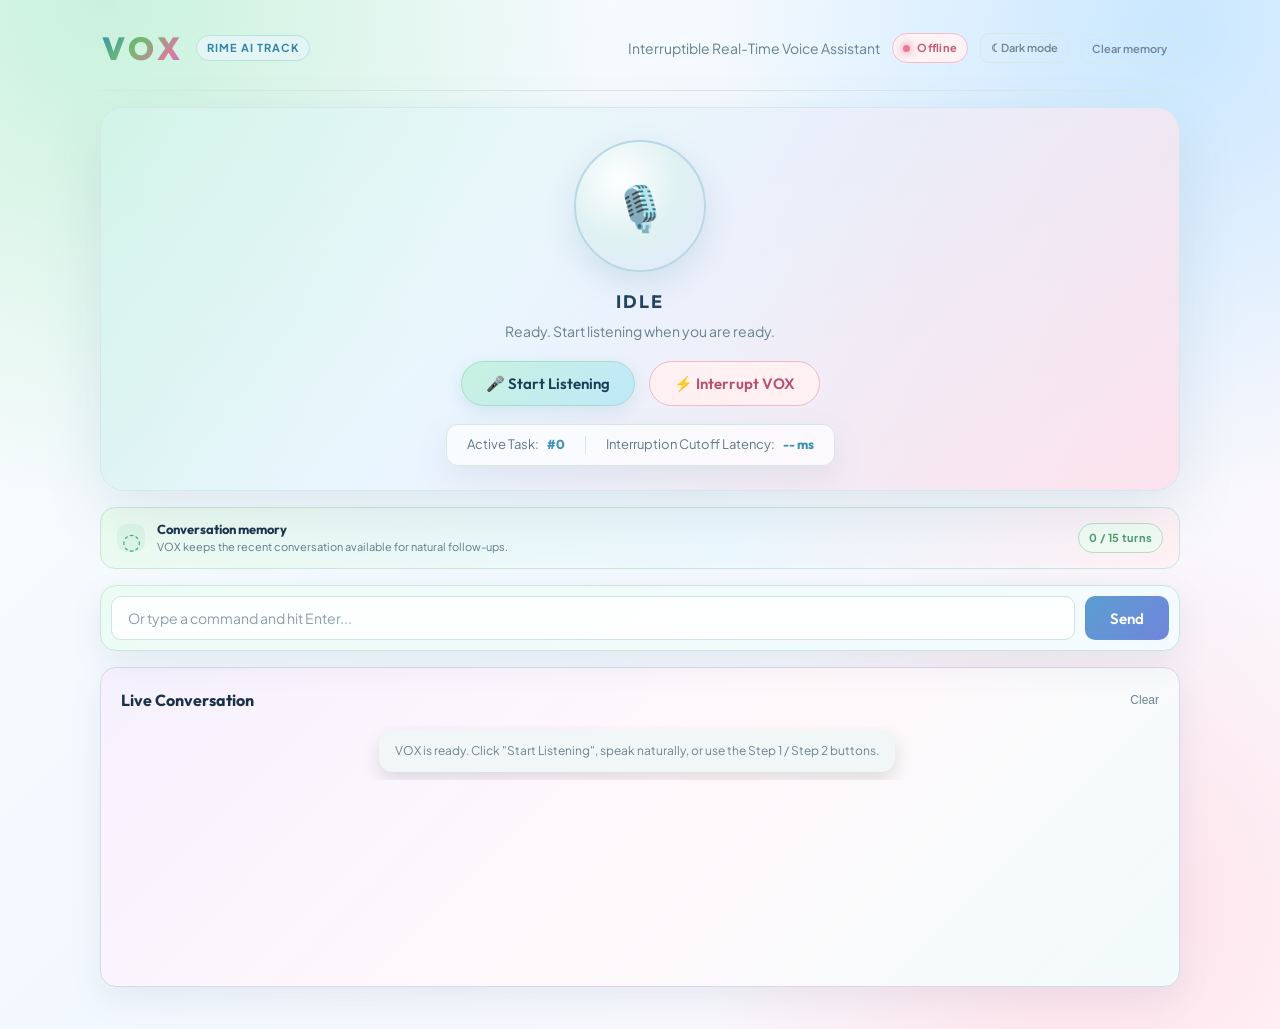
==== commit 4e435bed: "Add elegant light and dark mode toggle" ====
--- a/frontend/index.html
+++ b/frontend/index.html
@@ -13,7 +13,7 @@
   <main class="app">
     <header>
       <div class="brand-group"><span class="brand">VOX</span><span class="badge">Rime AI Track</span></div>
-      <div class="header-actions"><div class="tagline">Interruptible Real-Time Voice Assistant</div><span id="connection-status" class="status-pill checking"><span class="status-dot"></span><span id="connection-label">Connecting</span></span><button id="clear-memory-btn" class="header-action" type="button" title="Clear remembered conversation">Clear memory</button></div>
+      <div class="header-actions"><div class="tagline">Interruptible Real-Time Voice Assistant</div><span id="connection-status" class="status-pill checking"><span class="status-dot"></span><span id="connection-label">Connecting</span></span><button id="theme-toggle" class="header-action theme-toggle" type="button" aria-label="Switch to light theme" title="Switch theme"><span id="theme-icon" aria-hidden="true">☼</span><span id="theme-label">Light mode</span></button><button id="clear-memory-btn" class="header-action" type="button" title="Clear remembered conversation">Clear memory</button></div>
     </header>
     <section class="hero">
       <div id="orb" class="orb idle"><span id="orb-icon">🎙️</span><div class="orb-ring"></div></div>
--- a/frontend/style.css
+++ b/frontend/style.css
@@ -818,3 +818,58 @@
   background: linear-gradient(135deg, #f6f1ff 0%, #fff8fb 52%, #f1fbfa 100%);
   border-color: #ded4ec;
 }
+
+/* Elegant soft-dark theme: deep blue-gray surfaces instead of pure black. */
+html[data-theme="dark"] {
+  --bg: #111827;
+  --card-bg: rgba(30, 41, 59, .78);
+  --border: rgba(148, 163, 184, .22);
+  --border-focus: #67c9df;
+  --text-main: #edf4f7;
+  --text-muted: #a7b7c9;
+  --line-soft: rgba(148, 163, 184, .24);
+  --accent-lime: #c7e88b;
+}
+
+html[data-theme="dark"] body {
+  background:
+    radial-gradient(circle at 10% 0%, rgba(29, 139, 161, .24), transparent 34%),
+    radial-gradient(circle at 90% 4%, rgba(117, 83, 164, .22), transparent 32%),
+    linear-gradient(145deg, #111827 0%, #172236 52%, #1c2434 100%);
+}
+html[data-theme="dark"] .brand {
+  background: linear-gradient(135deg, #70d4e4, #b6dc82 48%, #d39cc7);
+  -webkit-background-clip: text;
+  -webkit-text-fill-color: transparent;
+}
+html[data-theme="dark"] .badge { color: #9ee4e8; background: rgba(71, 178, 193, .14); border-color: rgba(111, 213, 222, .3); }
+html[data-theme="dark"] .tagline, html[data-theme="dark"] .hint { color: #a7b7c9; }
+html[data-theme="dark"] .hero {
+  border-color: rgba(148, 163, 184, .24);
+  background: linear-gradient(140deg, rgba(39, 56, 82, .92), rgba(28, 40, 61, .9) 52%, rgba(49, 39, 65, .82));
+  box-shadow: 0 22px 70px rgba(4, 10, 24, .3);
+}
+html[data-theme="dark"] .orb { background: radial-gradient(circle at 35% 30%, #31445f, #22324a 52%, #2d3150); border-color: #6b94aa; }
+html[data-theme="dark"] .state { color: #f0f7fa; }
+html[data-theme="dark"] .metrics-card,
+html[data-theme="dark"] .voice-settings,
+html[data-theme="dark"] .sim-panel,
+html[data-theme="dark"] .evaluation-panel,
+html[data-theme="dark"] .input-panel,
+html[data-theme="dark"] .transcript-section {
+  background: linear-gradient(145deg, rgba(35, 49, 73, .9), rgba(27, 39, 59, .88));
+  border-color: rgba(148, 163, 184, .24);
+  box-shadow: 0 12px 32px rgba(4, 10, 24, .2);
+}
+html[data-theme="dark"] .memory-strip { background: linear-gradient(90deg, rgba(122, 161, 105, .14), rgba(54, 135, 153, .12)); border-color: rgba(164, 209, 132, .25); }
+html[data-theme="dark"] .memory-count { color: #c7e88b; background: rgba(160, 203, 125, .12); border-color: rgba(160, 203, 125, .28); }
+html[data-theme="dark"] .input-form input { color: #edf4f7; background: rgba(16, 25, 41, .72); border-color: rgba(148, 163, 184, .3); }
+html[data-theme="dark"] .input-form input::placeholder { color: #8fa2b8; }
+html[data-theme="dark"] .btn-sim { color: #e4eef3; background: linear-gradient(135deg, #2a3a56, #25324b); border-color: rgba(148, 163, 184, .25); }
+html[data-theme="dark"] .btn-sim:hover { background: #304462; border-color: #67c9df; }
+html[data-theme="dark"] .transcript-section { background: linear-gradient(135deg, rgba(35, 43, 68, .94), rgba(32, 45, 60, .92)); }
+html[data-theme="dark"] .msg.user { color: #e5f7fb; background: linear-gradient(135deg, #294866, #30415f); border-color: rgba(103, 201, 223, .35); }
+html[data-theme="dark"] .msg.vox { color: #e9f4ed; background: linear-gradient(135deg, #304b49, #3b3d58); border-color: rgba(199, 232, 139, .28); }
+html[data-theme="dark"] .msg.system { color: #a7b7c9; background: rgba(255, 255, 255, .06); }
+html[data-theme="dark"] .btn-clear, html[data-theme="dark"] .header-action { color: #a7b7c9; }
+html[data-theme="dark"] .btn-clear:hover, html[data-theme="dark"] .header-action:hover { color: #edf4f7; background: rgba(103, 201, 223, .1); border-color: #67c9df; }
